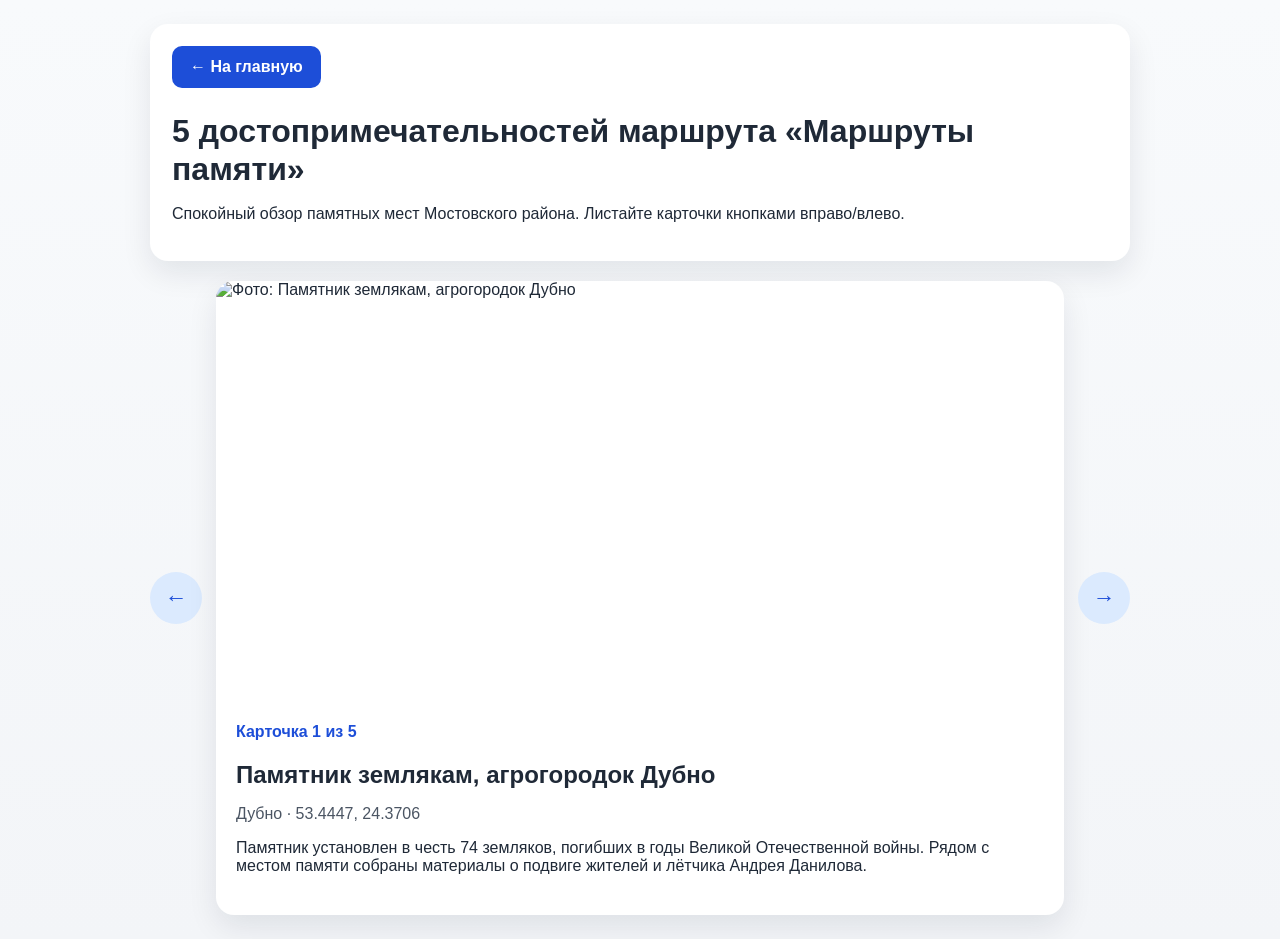
==== places.html @ e50a1bd7 "Create DA Sosedey two-page site with memorial slider" ====
<!doctype html>
<html lang="ru">
  <head>
    <meta charset="UTF-8" />
    <meta name="viewport" content="width=device-width, initial-scale=1.0" />
    <title>ДА соседей — 5 достопримечательностей</title>
    <link rel="stylesheet" href="styles.css" />
  </head>
  <body>
    <main class="places-page">
      <header class="places-header">
        <a class="back-link" href="index.html">← На главную</a>
        <h1>5 достопримечательностей маршрута «Маршруты памяти»</h1>
        <p>
          Спокойный обзор памятных мест Мостовского района. Листайте карточки
          кнопками вправо/влево.
        </p>
      </header>

      <section class="slider" aria-label="Слайдер достопримечательностей">
        <button class="slider-btn" id="prevBtn" aria-label="Предыдущая карточка">←</button>

        <article class="slide-card" id="slideCard">
          <img id="slideImage" src="" alt="" loading="eager" />
          <div class="slide-content">
            <p class="slide-index" id="slideIndex"></p>
            <h2 id="slideTitle"></h2>
            <p class="slide-location" id="slideLocation"></p>
            <p id="slideText"></p>
          </div>
        </article>

        <button class="slider-btn" id="nextBtn" aria-label="Следующая карточка">→</button>
      </section>
    </main>

    <script src="slider.js"></script>
  </body>
</html>
---- styles.css ----
:root {
  --bg: #f3f5f8;
  --card: #ffffff;
  --text: #1f2937;
  --muted: #4b5563;
  --accent: #1d4ed8;
  --accent-soft: #dbeafe;
}

* {
  box-sizing: border-box;
}

body {
  margin: 0;
  font-family: "Segoe UI", Tahoma, Geneva, Verdana, sans-serif;
  color: var(--text);
  background: linear-gradient(180deg, #f8fafc 0%, var(--bg) 100%);
}

.hero-page,
.places-page {
  min-height: 100vh;
  display: grid;
  place-items: center;
  padding: 24px;
}

.hero-card,
.places-header,
.slide-card {
  background: var(--card);
  border-radius: 18px;
  box-shadow: 0 12px 30px rgba(15, 23, 42, 0.09);
}

.hero-card {
  width: min(760px, 100%);
  padding: 34px;
}

.eyebrow {
  display: inline-block;
  margin: 0;
  padding: 6px 12px;
  border-radius: 999px;
  background: var(--accent-soft);
  color: var(--accent);
  font-weight: 700;
}

h1 {
  margin: 14px 0;
  line-height: 1.2;
}

.lead {
  color: var(--muted);
  font-size: 1.05rem;
}

.authors {
  margin-top: 24px;
  background: #f8fafc;
  border: 1px solid #e2e8f0;
  border-radius: 14px;
  padding: 18px;
}

.authors h2 {
  margin: 0 0 10px;
}

.authors ul {
  margin: 0;
  padding-left: 20px;
}

.primary-btn,
.back-link {
  display: inline-block;
  margin-top: 22px;
  text-decoration: none;
  background: var(--accent);
  color: #fff;
  padding: 12px 18px;
  border-radius: 10px;
  font-weight: 700;
}

.places-page {
  align-content: start;
  gap: 20px;
}

.places-header {
  width: min(980px, 100%);
  padding: 22px;
}

.places-header .back-link {
  margin-top: 0;
  margin-bottom: 10px;
}

.slider {
  width: min(980px, 100%);
  display: grid;
  grid-template-columns: 52px 1fr 52px;
  gap: 14px;
  align-items: center;
}

.slider-btn {
  width: 52px;
  height: 52px;
  border: none;
  border-radius: 50%;
  font-size: 1.4rem;
  font-weight: 700;
  cursor: pointer;
  background: var(--accent-soft);
  color: var(--accent);
}

.slide-card {
  overflow: hidden;
}

.slide-card img {
  width: 100%;
  aspect-ratio: 16/8;
  object-fit: cover;
  display: block;
}

.slide-content {
  padding: 18px 20px 24px;
}

.slide-index {
  margin: 0;
  color: var(--accent);
  font-weight: 700;
}

.slide-location {
  margin-top: -4px;
  color: var(--muted);
}

@media (max-width: 760px) {
  .slider {
    grid-template-columns: 1fr;
  }

  .slider-btn {
    justify-self: center;
  }
}
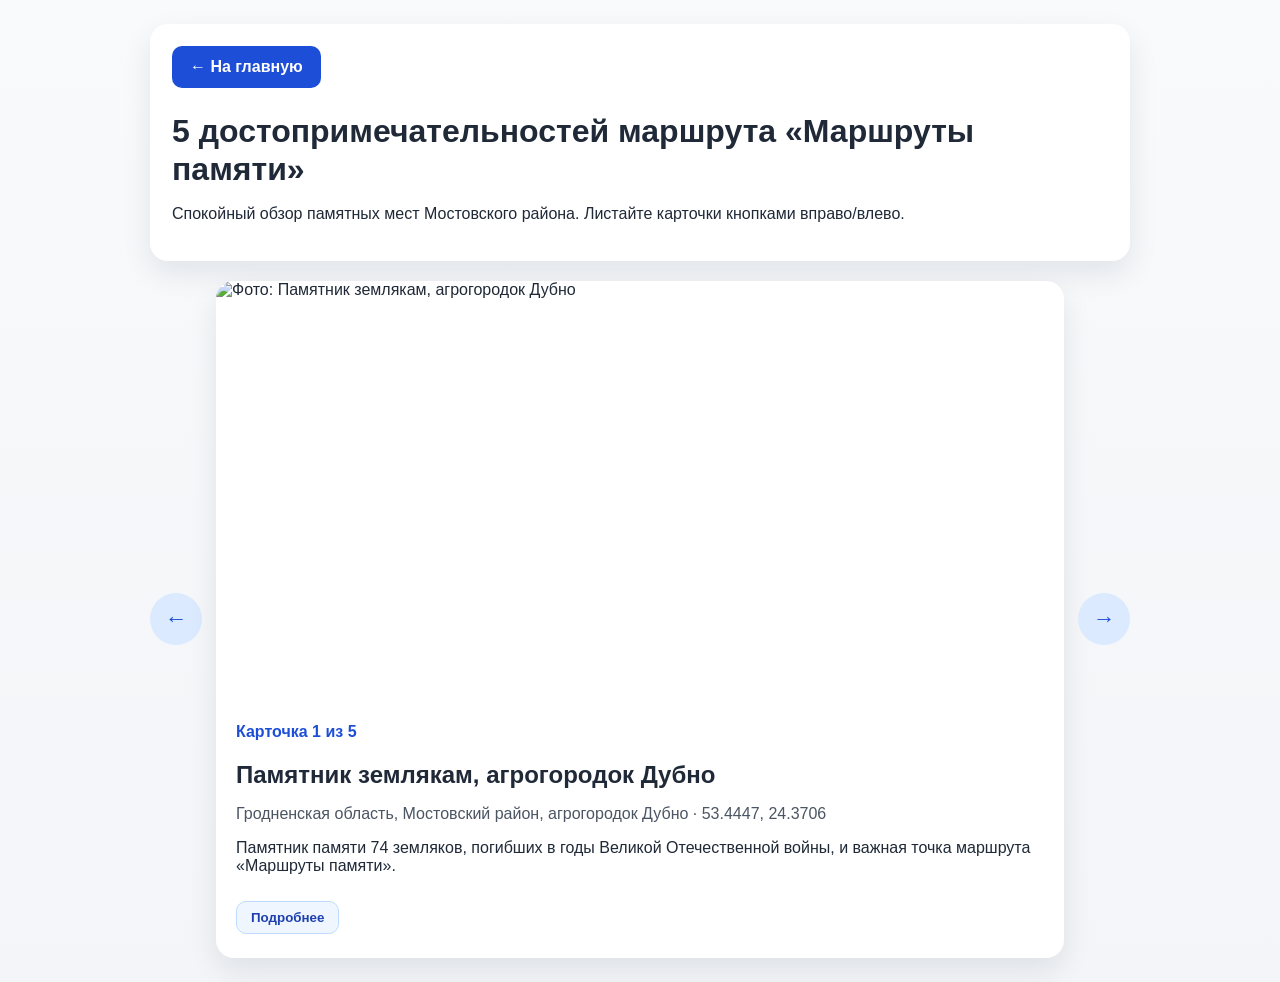
==== commit 38b967d9: "Add route map to homepage and expand all place details" ====
--- a/places.html
+++ b/places.html
@@ -27,6 +27,14 @@
             <h2 id="slideTitle"></h2>
             <p class="slide-location" id="slideLocation"></p>
             <p id="slideText"></p>
+            <button class="details-btn" id="toggleDetailsBtn" type="button" aria-expanded="false">
+              Подробнее
+            </button>
+
+            <section class="details-panel" id="detailsPanel" hidden>
+              <h3>Подробная информация</h3>
+              <div id="slideDetails"></div>
+            </section>
           </div>
         </article>
 
--- a/styles.css
+++ b/styles.css
@@ -93,6 +93,26 @@
   gap: 20px;
 }
 
+.route-map {
+  margin-top: 22px;
+  padding: 16px;
+  border-radius: 14px;
+  border: 1px solid #dbe3ef;
+  background: #f8fbff;
+}
+
+.route-map h2 {
+  margin: 0 0 10px;
+}
+
+.route-map img {
+  width: 100%;
+  border-radius: 10px;
+  border: 1px solid #cbd5e1;
+  display: block;
+}
+
+
 .places-header {
   width: min(980px, 100%);
   padding: 22px;
@@ -149,6 +169,38 @@
   color: var(--muted);
 }
 
+.details-btn {
+  margin-top: 10px;
+  border: 1px solid #bfdbfe;
+  background: #eff6ff;
+  color: #1e40af;
+  border-radius: 10px;
+  padding: 8px 14px;
+  font-weight: 600;
+  cursor: pointer;
+}
+
+.details-panel {
+  margin-top: 12px;
+  padding: 14px;
+  border-radius: 12px;
+  background: #f8fafc;
+  border: 1px solid #e2e8f0;
+}
+
+.details-panel h3 {
+  margin-top: 0;
+  margin-bottom: 8px;
+}
+
+.details-panel ul {
+  margin: 0;
+  padding-left: 20px;
+  display: grid;
+  gap: 8px;
+  color: #374151;
+}
+
 @media (max-width: 760px) {
   .slider {
     grid-template-columns: 1fr;
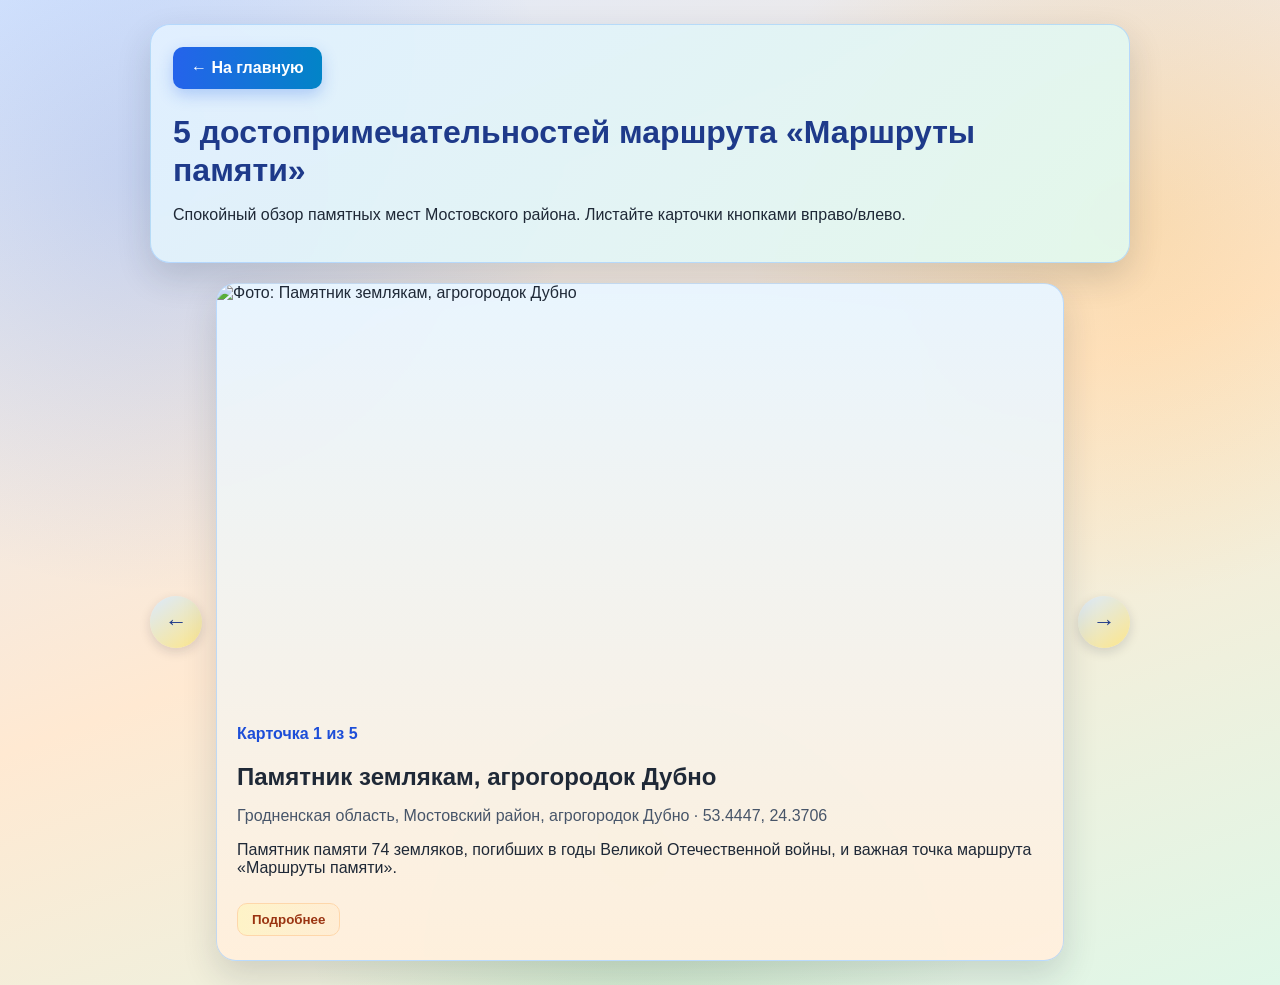
==== commit 95c1b6a6: "Remove white card backgrounds and introduce richer gradient surfaces" ====
--- a/places.html
+++ b/places.html
@@ -3,7 +3,7 @@
   <head>
     <meta charset="UTF-8" />
     <meta name="viewport" content="width=device-width, initial-scale=1.0" />
-    <title>ДА соседей — 5 достопримечательностей</title>
+    <title>ДА суседзяу́ — 5 достопримечательностей</title>
     <link rel="stylesheet" href="styles.css" />
   </head>
   <body>
--- a/styles.css
+++ b/styles.css
@@ -1,10 +1,16 @@
 :root {
-  --bg: #f3f5f8;
-  --card: #ffffff;
+  --bg-top: #eef6ff;
+  --bg-mid: #fff4e8;
+  --bg-bottom: #edf9f1;
+  --card: #f4f7ff;
   --text: #1f2937;
-  --muted: #4b5563;
-  --accent: #1d4ed8;
+  --muted: #475569;
+  --accent: #2563eb;
   --accent-soft: #dbeafe;
+  --warm: #f59e0b;
+  --warm-soft: #fef3c7;
+  --green: #16a34a;
+  --green-soft: #dcfce7;
 }
 
 * {
@@ -15,7 +21,11 @@
   margin: 0;
   font-family: "Segoe UI", Tahoma, Geneva, Verdana, sans-serif;
   color: var(--text);
-  background: linear-gradient(180deg, #f8fafc 0%, var(--bg) 100%);
+  background:
+    radial-gradient(circle at 12% 18%, rgba(37, 99, 235, 0.18), transparent 30%),
+    radial-gradient(circle at 88% 22%, rgba(245, 158, 11, 0.2), transparent 28%),
+    radial-gradient(circle at 50% 88%, rgba(22, 163, 74, 0.16), transparent 32%),
+    linear-gradient(160deg, #ddeafe 0%, #ffe9d2 52%, #dff7e8 100%);
 }
 
 .hero-page,
@@ -29,29 +39,33 @@
 .hero-card,
 .places-header,
 .slide-card {
-  background: var(--card);
-  border-radius: 18px;
-  box-shadow: 0 12px 30px rgba(15, 23, 42, 0.09);
+  background: linear-gradient(145deg, rgba(236, 246, 255, 0.95), rgba(255, 242, 225, 0.95));
+  border-radius: 20px;
+  border: 1px solid rgba(147, 197, 253, 0.55);
+  box-shadow: 0 14px 34px rgba(30, 41, 59, 0.16);
+  backdrop-filter: blur(2px);
 }
 
 .hero-card {
   width: min(760px, 100%);
   padding: 34px;
+  background-image: linear-gradient(135deg, rgba(232, 244, 255, 0.95) 0%, rgba(255, 236, 208, 0.95) 100%);
 }
 
 .eyebrow {
   display: inline-block;
   margin: 0;
-  padding: 6px 12px;
+  padding: 7px 13px;
   border-radius: 999px;
-  background: var(--accent-soft);
-  color: var(--accent);
+  background: linear-gradient(90deg, var(--accent-soft), var(--green-soft));
+  color: #1d4ed8;
   font-weight: 700;
 }
 
 h1 {
   margin: 14px 0;
   line-height: 1.2;
+  color: #0f172a;
 }
 
 .lead {
@@ -61,8 +75,8 @@
 
 .authors {
   margin-top: 24px;
-  background: #f8fafc;
-  border: 1px solid #e2e8f0;
+  background: linear-gradient(180deg, #eef6ff, #ffeccd);
+  border: 1px solid #fde68a;
   border-radius: 14px;
   padding: 18px;
 }
@@ -81,11 +95,12 @@
   display: inline-block;
   margin-top: 22px;
   text-decoration: none;
-  background: var(--accent);
+  background: linear-gradient(90deg, #2563eb, #0284c7);
   color: #fff;
   padding: 12px 18px;
   border-radius: 10px;
   font-weight: 700;
+  box-shadow: 0 6px 16px rgba(37, 99, 235, 0.28);
 }
 
 .places-page {
@@ -97,25 +112,30 @@
   margin-top: 22px;
   padding: 16px;
   border-radius: 14px;
-  border: 1px solid #dbe3ef;
-  background: #f8fbff;
+  border: 1px solid #bfdbfe;
+  background: linear-gradient(180deg, #dff3ff, #d9fbe8);
 }
 
 .route-map h2 {
   margin: 0 0 10px;
+  color: #0c4a6e;
 }
 
 .route-map img {
   width: 100%;
   border-radius: 10px;
-  border: 1px solid #cbd5e1;
+  border: 1px solid #93c5fd;
   display: block;
 }
-
 
 .places-header {
   width: min(980px, 100%);
   padding: 22px;
+  background-image: linear-gradient(135deg, rgba(225, 240, 255, 0.95) 0%, rgba(226, 248, 236, 0.95) 100%);
+}
+
+.places-header h1 {
+  color: #1e3a8a;
 }
 
 .places-header .back-link {
@@ -139,12 +159,14 @@
   font-size: 1.4rem;
   font-weight: 700;
   cursor: pointer;
-  background: var(--accent-soft);
-  color: var(--accent);
+  background: linear-gradient(145deg, #dbeafe, #fde68a);
+  color: #1e3a8a;
+  box-shadow: 0 4px 12px rgba(15, 23, 42, 0.14);
 }
 
 .slide-card {
   overflow: hidden;
+  background-image: linear-gradient(180deg, rgba(232, 245, 255, 0.97) 0%, rgba(255, 239, 220, 0.97) 100%);
 }
 
 .slide-card img {
@@ -160,7 +182,7 @@
 
 .slide-index {
   margin: 0;
-  color: var(--accent);
+  color: #1d4ed8;
   font-weight: 700;
 }
 
@@ -171,9 +193,9 @@
 
 .details-btn {
   margin-top: 10px;
-  border: 1px solid #bfdbfe;
-  background: #eff6ff;
-  color: #1e40af;
+  border: 1px solid #fed7aa;
+  background: linear-gradient(90deg, var(--warm-soft), #ffedd5);
+  color: #9a3412;
   border-radius: 10px;
   padding: 8px 14px;
   font-weight: 600;
@@ -184,13 +206,14 @@
   margin-top: 12px;
   padding: 14px;
   border-radius: 12px;
-  background: #f8fafc;
-  border: 1px solid #e2e8f0;
+  background: linear-gradient(180deg, #e5f2ff 0%, #dff8e7 100%);
+  border: 1px solid #bbf7d0;
 }
 
 .details-panel h3 {
   margin-top: 0;
   margin-bottom: 8px;
+  color: #166534;
 }
 
 .details-panel ul {
@@ -198,7 +221,7 @@
   padding-left: 20px;
   display: grid;
   gap: 8px;
-  color: #374151;
+  color: #334155;
 }
 
 @media (max-width: 760px) {
